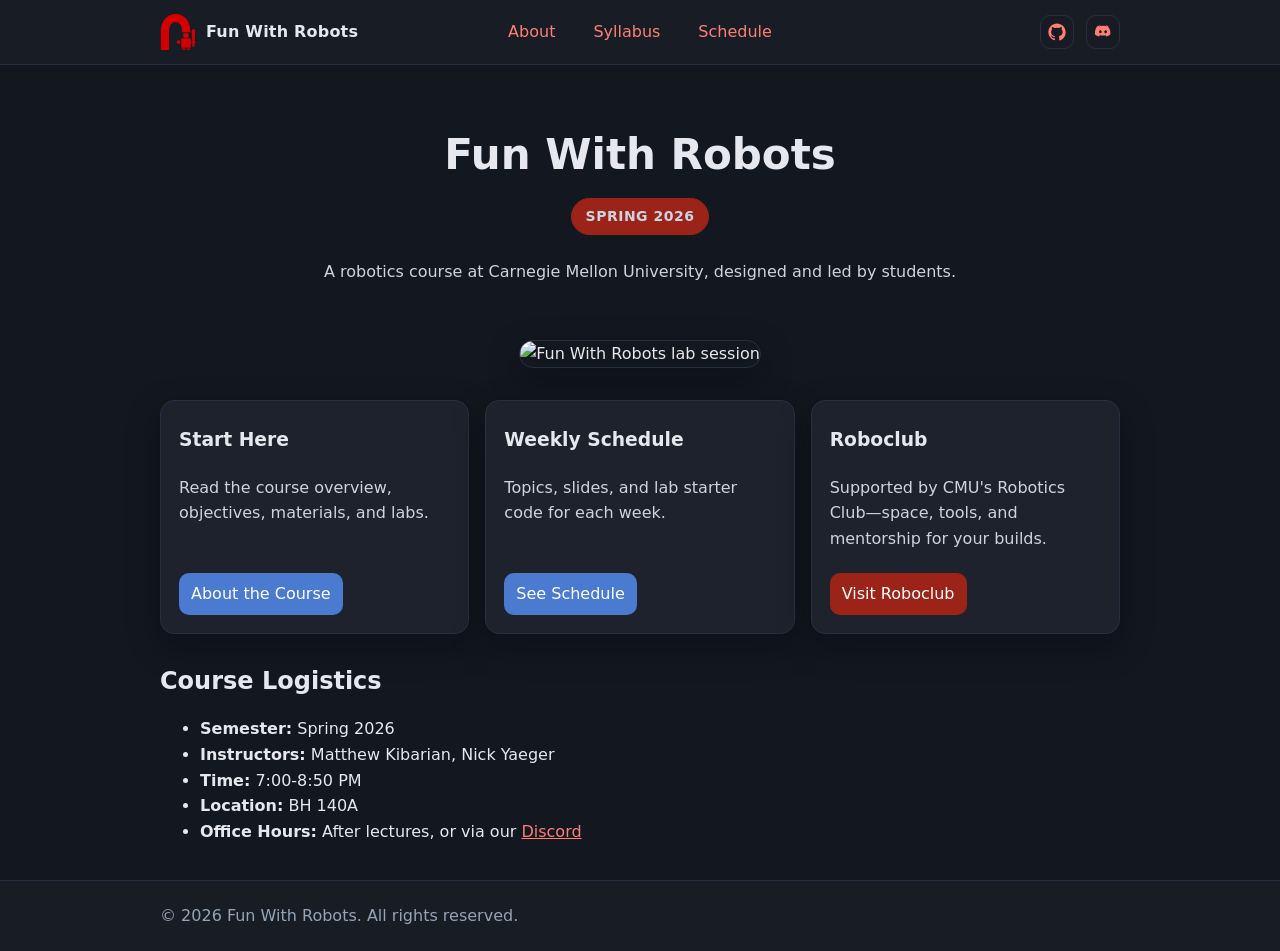
==== index.html @ 020ee717 "updated for S26" ====
<!doctype html>
<html lang="en" data-theme="dark">
<head>
  <meta charset="utf-8" />
  <meta name="viewport" content="width=device-width, initial-scale=1" />
  <title>Fun With Robots</title>
  <link rel="icon" href="assets/logo.svg" type="image/svg+xml" />
  <link rel="stylesheet" href="style.css" />
  <meta name="description" content="Student-taught introductory robotics course — Fun With Robots." />
</head>
<body>
  <header class="site-header">
    <nav class="navbar container">
      <a class="brand" href="index.html" aria-label="Fun With Robots Home">
        <img src="assets/logo.svg" alt="Fun With Robots" class="logo-img" />
        <span class="title">Fun With Robots</span>
      </a>
      <button id="menu-button" class="menu-button" aria-label="Toggle menu">Menu</button>
      <div id="nav-links" class="nav-links" role="navigation" aria-label="Primary">
        <a href="about.html">About</a>
        <a href="assets/Fun With Robots Syllabus Spring 2026.pdf" target="_blank" rel="noopener">Syllabus</a>
        <a href="schedule.html">Schedule</a>
        <div class="mobile-icons">
          <a class="icon-link" href="https://github.com/fwr-stuco" target="_blank" rel="noopener" aria-label="GitHub">
            <svg viewBox="0 0 24 24" aria-hidden="true"><path d="M12 .5C5.65.5.5 5.65.5 12c0 5.1 3.3 9.4 7.9 10.9.6.1.8-.3.8-.6v-2c-3.2.7-3.9-1.4-3.9-1.4-.5-1.2-1.2-1.6-1.2-1.6-1-.7.1-.7.1-.7 1.1.1 1.7 1.1 1.7 1.1 1 .1.8 1.8 2.8 1.3.1-.7.4-1.2.7-1.5-2.5-.3-5.2-1.3-5.2-5.7 0-1.3.5-2.3 1.2-3.2-.1-.3-.5-1.5.1-3.1 0 0 1-.3 3.3 1.2a11.5 11.5 0 0 1 6 0c2.3-1.5 3.3-1.2 3.3-1.2.6 1.6.2 2.8.1 3.1.8.9 1.3 2 1.3 3.2 0 4.4-2.7 5.4-5.3 5.7.4.3.8 1 .8 2.1v3.1c0 .3.2.7.8.6A10.9 10.9 0 0 0 23.5 12C23.5 5.65 18.35.5 12 .5Z"/></svg>
          </a>
          <a class="icon-link" href="https://discord.gg/e2RsFzUMMG" target="_blank" rel="noopener" aria-label="Discord">
            <svg viewBox="0 0 24 24" aria-hidden="true"><path d="M20 4.5A17.2 17.2 0 0 0 15.9 3l-.4.8a16 16 0 0 1 2.6 1.1c-3.9-1.8-8.2-1.8-12.2 0 .9-.5 1.8-.9 2.6-1.1L8.1 3A17.3 17.3 0 0 0 4 4.5C1.5 8.2 1 11.8 1.3 15.3a17.8 17.8 0 0 0 5.5 2.8l1.1-1.8c-.6-.2-1.2-.5-1.7-.9l.4.3c3.2 1.5 6.7 1.5 9.9 0l.4-.3c-.5.4-1.1.7-1.7.9l1.1 1.8a17.8 17.8 0 0 0 5.5-2.8c.4-4.2-.7-7.8-3.3-10.8Zm-11.5 9c-1 0-1.8-.9-1.8-2s.8-2 1.8-2c1 0 1.8.9 1.8 2s-.8 2-1.8 2Zm7 0c-1 0-1.8-.9-1.8-2s.8-2 1.8-2c1 0 1.8.9 1.8 2s-.8 2-1.8 2Z"/></svg>
          </a>
        </div>
      </div>
      <div class="nav-icons" aria-label="External links">
        <a class="icon-link" href="https://github.com/fwr-stuco" target="_blank" rel="noopener" aria-label="GitHub">
          <svg viewBox="0 0 24 24" aria-hidden="true"><path d="M12 .5C5.65.5.5 5.65.5 12c0 5.1 3.3 9.4 7.9 10.9.6.1.8-.3.8-.6v-2c-3.2.7-3.9-1.4-3.9-1.4-.5-1.2-1.2-1.6-1.2-1.6-1-.7.1-.7.1-.7 1.1.1 1.7 1.1 1.7 1.1 1 .1.8 1.8 2.8 1.3.1-.7.4-1.2.7-1.5-2.5-.3-5.2-1.3-5.2-5.7 0-1.3.5-2.3 1.2-3.2-.1-.3-.5-1.5.1-3.1 0 0 1-.3 3.3 1.2a11.5 11.5 0 0 1 6 0c2.3-1.5 3.3-1.2 3.3-1.2.6 1.6.2 2.8.1 3.1.8.9 1.3 2 1.3 3.2 0 4.4-2.7 5.4-5.3 5.7.4.3.8 1 .8 2.1v3.1c0 .3.2.7.8.6A10.9 10.9 0 0 0 23.5 12C23.5 5.65 18.35.5 12 .5Z"/></svg>
        </a>
        <a class="icon-link" href="https://discord.gg/e2RsFzUMMG" target="_blank" rel="noopener" aria-label="Discord">
          <svg viewBox="0 0 24 24" aria-hidden="true"><path d="M20 4.5A17.2 17.2 0 0 0 15.9 3l-.4.8a16 16 0 0 1 2.6 1.1c-3.9-1.8-8.2-1.8-12.2 0 .9-.5 1.8-.9 2.6-1.1L8.1 3A17.3 17.3 0 0 0 4 4.5C1.5 8.2 1 11.8 1.3 15.3a17.8 17.8 0 0 0 5.5 2.8l1.1-1.8c-.6-.2-1.2-.5-1.7-.9l.4.3c3.2 1.5 6.7 1.5 9.9 0l.4-.3c-.5.4-1.1.7-1.7.9l1.1 1.8a17.8 17.8 0 0 0 5.5-2.8c.4-4.2-.7-7.8-3.3-10.8Zm-11.5 9c-1 0-1.8-.9-1.8-2s.8-2 1.8-2c1 0 1.8.9 1.8 2s-.8 2-1.8 2Zm7 0c-1 0-1.8-.9-1.8-2s.8-2 1.8-2c1 0 1.8.9 1.8 2s-.8 2-1.8 2Z"/></svg>
        </a>
      </div>
    </nav>
  </header>

  <main class="container">
    <section class="hero">
      <h1>Fun With Robots</h1>
      <p class="semester-tag">Spring 2026</p>
      <p>A robotics course at Carnegie Mellon University, designed and led by students.</p>
    </section>

    <section class="showcase">
      <img src="assets/collage.jpg" alt="Fun With Robots lab session" class="showcase-img" />
    </section>

    <section class="cards">
      <article class="card">
        <h3>Start Here</h3>
        <p>Read the course overview, objectives, materials, and labs.</p>
        <a class="button" href="about.html">About the Course</a>
      </article>
      <article class="card">
        <h3>Weekly Schedule</h3>
        <p>Topics, slides, and lab starter code for each week.</p>
        <a class="button" href="schedule.html">See Schedule</a>
      </article>
      <article class="card">
        <h3>Roboclub</h3>
        <p>Supported by CMU's Robotics Club—space, tools, and mentorship for your builds.</p>
        <a class="button secondary" href="https://roboclub.org" target="_blank" rel="noopener">Visit Roboclub</a>
      </article>
    </section>

    <section class="section">
      <h2>Course Logistics</h2>
      <ul>
        <li><strong>Semester:</strong> Spring 2026</li>
        <li><strong>Instructors:</strong> Matthew Kibarian, Nick Yaeger</li>
        <li><strong>Time:</strong> 7:00-8:50 PM</li>
        <li><strong>Location:</strong> BH 140A</li>
        <li><strong>Office Hours:</strong> After lectures, or via our <a href="https://discord.gg/e2RsFzUMMG" target="_blank" rel="noopener">Discord</a></li>
      </ul>
    </section>
  </main>

  <footer>
    <div class="container">© 2026 Fun With Robots. All rights reserved.</div>
  </footer>
  <script src="script.js"></script>
</body>
</html>
---- style.css ----
/* Fun With Robots — Site Styles */
:root {
  --bg-0: #13171F;
  --bg-1: #181C25;
  --text-0: #e6e8ee;
  --text-1: #cbd5e1;
  --primary: #9B2318;
  --accent-blue: #4A7BD1;
  --link: #ff7f73;
  --muted: #93a4b8;
  --border: #273043;
  --card-bg: #1d222c;
  --shadow: 0 12px 32px rgba(3, 7, 18, 0.35);
}

* { box-sizing: border-box; }
html, body { height: 100%; }
body {
  margin: 0;
  background: var(--bg-0);
  color: var(--text-0);
  font-family: system-ui, -apple-system, Segoe UI, Roboto, Ubuntu, Cantarell, Noto Sans, "Helvetica Neue", Arial, "Apple Color Emoji", "Segoe UI Emoji";
  line-height: 1.6;
}

.container { width: 100%; max-width: 1000px; margin: 0 auto; padding: 0 20px; }

/* Navbar */
.site-header { position: sticky; top: 0; backdrop-filter: saturate(180%) blur(8px); z-index: 50; }
.site-header { background: var(--bg-1); border-bottom: 1px solid var(--border); }
.navbar {
  display: flex; align-items: center; justify-content: space-between;
  padding: 14px 20px;
  background: var(--bg-1);
  position: relative;
}
.brand {
  display: flex; align-items: center; gap: 10px; text-decoration: none; color: var(--text-0);
  transition: color 0.2s ease;
}
.brand .logo-img { width: 36px; height: 36px; display: block; transition: transform 0.2s ease; }
.brand .title { font-weight: 700; letter-spacing: 0.2px; }
.brand:hover, .brand:focus-visible { color: var(--link); }
.brand:hover .logo-img, .brand:focus-visible .logo-img { transform: scale(1.05) rotate(-2deg); }
.brand:focus-visible { outline: 2px solid var(--link); outline-offset: 4px; border-radius: 10px; }

.nav-links { display: flex; gap: 14px; align-items: center; justify-content: center; }
.nav-links a {
  text-decoration: none; color: var(--link); padding: 8px 12px; border-radius: 8px; transition: background 0.2s ease, color 0.2s ease, text-decoration-color 0.2s ease;
}
.nav-links a:hover {
  background: color-mix(in oklab, var(--bg-1) 80%, transparent);
  color: #ff9a8a;
  text-decoration: underline;
  text-decoration-color: currentColor;
}

.nav-icons { display: flex; gap: 12px; align-items: center; }
.mobile-icons { display: none; }
.icon-link { width: 34px; height: 34px; border-radius: 10px; display: inline-flex; align-items: center; justify-content: center; background: color-mix(in oklab, var(--bg-1) 85%, transparent); border: 1px solid var(--border); color: var(--link); transition: background 0.2s ease, border-color 0.2s ease; }
.icon-link:hover { background: color-mix(in oklab, var(--bg-1) 70%, transparent); border-color: color-mix(in oklab, var(--border) 60%, var(--link)); }
.icon-link svg { width: 18px; height: 18px; fill: currentColor; }

/* Hero */
.hero {
  padding: 56px 0 24px; text-align: center;
}
.semester-tag { display: inline-block; padding: 6px 14px; background: var(--primary); color: #ffffff; border: 1px solid var(--primary); border-radius: 20px; font-size: 14px; font-weight: 600; letter-spacing: 0.5px; margin-top: 12px; margin-bottom: 24px !important; text-transform: uppercase; }
.hero h1 { font-size: clamp(28px, 4vw, 42px); margin: 0 0 10px; }
.hero p { margin: 0 auto; max-width: 800px; color: var(--text-1); }

@media (min-width: 721px) {
  .nav-links { position: absolute; left: 50%; transform: translateX(-50%); }
  .nav-icons { margin-left: auto; }
}

/* Showcase */
.showcase { margin: 32px 0; text-align: center; }
.showcase-img { width: 100%; max-width: 1000px; height: auto; border-radius: 16px; border: 1px solid var(--border); box-shadow: var(--shadow); }

@media (max-width: 600px) {
  .showcase-img { border-radius: 10px; }
}

/* Cards */
.cards { display: grid; grid-template-columns: repeat(auto-fit, minmax(260px, 1fr)); gap: 16px; margin: 28px 0; align-items: stretch; grid-auto-rows: 1fr; }
.card {
  background: var(--card-bg); border: 1px solid var(--border); border-radius: 14px; padding: 18px; box-shadow: var(--shadow);
  display: flex; flex-direction: column; gap: 10px; height: 100%;
}
.card h3 { margin: 6px 0 10px; }
.card p { margin: 0 0 12px; color: var(--text-1); }
.card a.button {
  display: inline-block; text-decoration: none; background: var(--accent-blue); color: #fff; padding: 8px 12px; border-radius: 10px; transition: transform 0.1s ease, box-shadow 0.2s ease;
  margin-top: auto;
  align-self: flex-start;
}
.card a.button:hover { box-shadow: 0 0 16px rgba(74, 123, 209, 0.5); }
.card a.button.secondary { background: var(--primary); }
.card a.button.secondary:hover { box-shadow: 0 0 16px rgba(155, 35, 24, 0.5); }

/* Sections */
.section { margin: 28px 0; }
.section h2 { margin: 0 0 8px; }
.section .muted { color: var(--muted); }

/* Table (Schedule) */
.table-wrapper {
  width: 100%;
  overflow-x: auto;
  border: 1px solid var(--border);
  border-radius: 12px;
  background: var(--card-bg);
  padding: 6px;
  box-shadow: var(--shadow);
}
.table { width: 100%; border-collapse: collapse; }
.table th, .table td { padding: 10px 12px; border-bottom: 1px solid var(--border); text-align: left; }
.table th { color: var(--muted); font-weight: 600; }
.table a { color: var(--link); text-decoration: none; }
.table a:hover { text-decoration: underline; }

@media (max-width: 720px) {
  .table { min-width: 620px; font-size: 14px; }
  .table th, .table td { padding: 8px 10px; white-space: nowrap; }
}

/* Collapsible sections */
.collapsible-section { margin: 28px 0; }
.section-title { cursor: pointer; margin: 0 0 8px; font-weight: 700; color: var(--text-0); user-select: none; }
.section-title:hover { color: var(--link); }
.collapsible-section[open] .section-title { margin-bottom: 12px; }
.section-content ul { margin: 0; }
.section-content li { margin: 0 0 8px; }
.section-content strong { color: var(--accent-blue); font-weight: 600; }

/* Footer */
footer { border-top: 1px solid var(--border); padding: 22px 0; margin-top: 36px; color: var(--muted); background: var(--bg-1); }

/* Global links */
a { color: var(--link); }

/* Responsive nav */
.menu-button { display: none; }
@media (max-width: 720px) {
  .menu-button { display: inline-flex; padding: 8px 10px; border: 1px solid var(--border); border-radius: 10px; background: var(--bg-1); color: var(--text-0); cursor: pointer; }
  .nav-links { display: none; }
  .nav-links { display: none; }
  .nav-links.open { display: flex; flex-direction: column; position: absolute; top: 60px; left: 0; right: 0; padding: 10px 20px; background: var(--bg-1); border-bottom: 1px solid var(--border); }
  .nav-links .mobile-icons { display: flex; gap: 12px; padding-top: 8px; margin-top: 8px; border-top: 1px solid var(--border); }
  .mobile-icons .icon-link { width: 42px; height: 42px; }
  .mobile-icons .icon-link svg { width: 22px; height: 22px; }
  .nav-icons { display: none; }
}
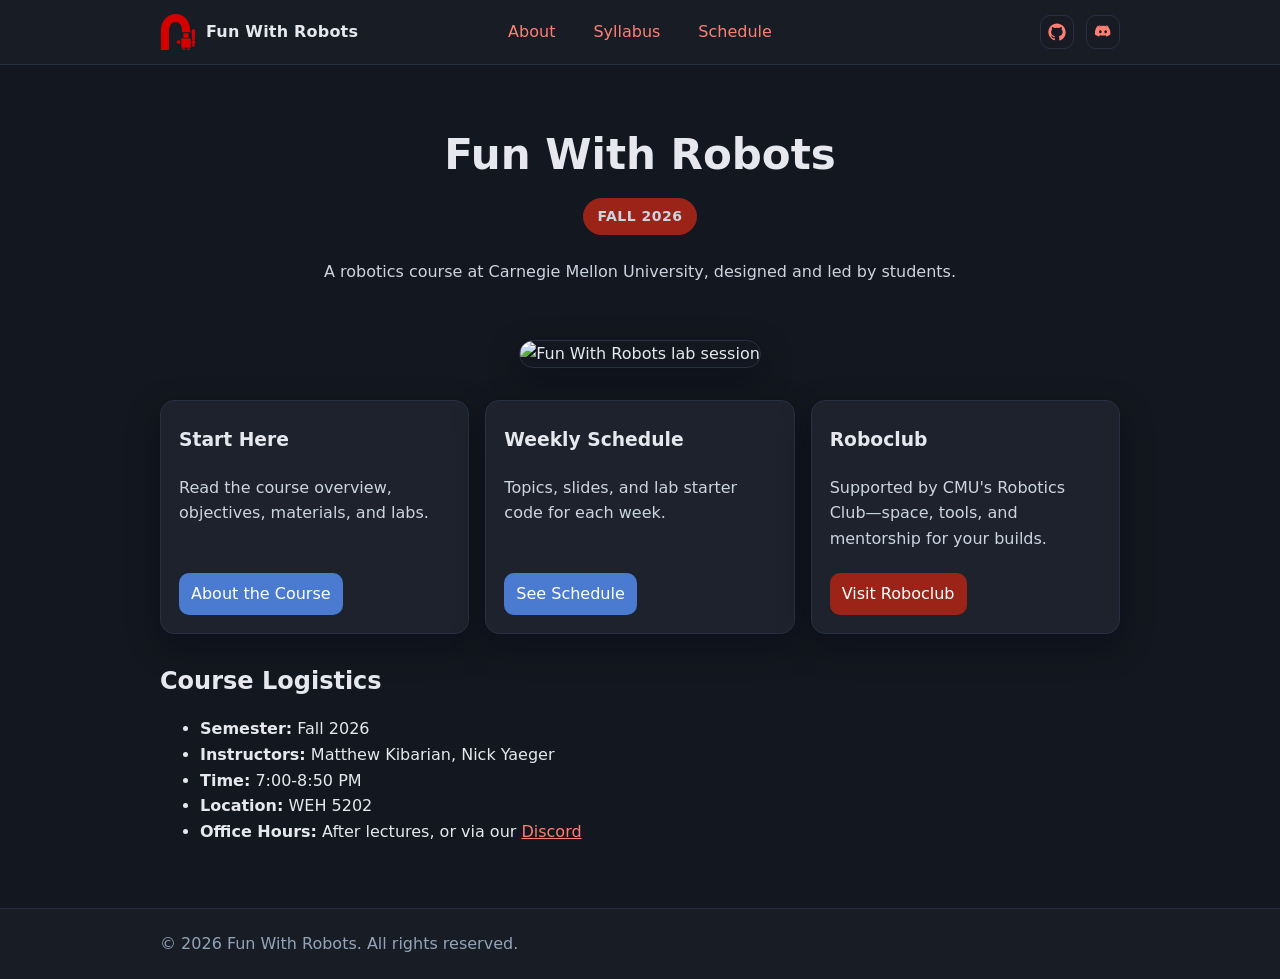
==== commit 69a1b449: "updated for F26" ====
--- a/index.html
+++ b/index.html
@@ -5,8 +5,19 @@
   <meta name="viewport" content="width=device-width, initial-scale=1" />
   <title>Fun With Robots</title>
   <link rel="icon" href="assets/logo.svg" type="image/svg+xml" />
+  <link rel="canonical" href="https://www.funwithrobots.org/" />
   <link rel="stylesheet" href="style.css" />
   <meta name="description" content="Student-taught introductory robotics course — Fun With Robots." />
+  <meta property="og:type" content="website" />
+  <meta property="og:title" content="Fun With Robots" />
+  <meta property="og:description" content="Student-taught introductory robotics course — Fun With Robots." />
+  <meta property="og:url" content="https://www.funwithrobots.org/" />
+  <meta property="og:image" content="https://www.funwithrobots.org/assets/collage.jpg" />
+  <meta property="og:image:alt" content="Fun With Robots lab session" />
+  <meta name="twitter:card" content="summary_large_image" />
+  <meta name="twitter:title" content="Fun With Robots" />
+  <meta name="twitter:description" content="Student-taught introductory robotics course — Fun With Robots." />
+  <meta name="twitter:image" content="https://www.funwithrobots.org/assets/collage.jpg" />
 </head>
 <body>
   <header class="site-header">
@@ -18,7 +29,7 @@
       <button id="menu-button" class="menu-button" aria-label="Toggle menu">Menu</button>
       <div id="nav-links" class="nav-links" role="navigation" aria-label="Primary">
         <a href="about.html">About</a>
-        <a href="assets/Fun With Robots Syllabus Spring 2026.pdf" target="_blank" rel="noopener">Syllabus</a>
+        <a href="assets/f26/Fun With Robots Syllabus Fall 2026.pdf" target="_blank" rel="noopener">Syllabus</a>
         <a href="schedule.html">Schedule</a>
         <div class="mobile-icons">
           <a class="icon-link" href="https://github.com/fwr-stuco" target="_blank" rel="noopener" aria-label="GitHub">
@@ -43,7 +54,7 @@
   <main class="container">
     <section class="hero">
       <h1>Fun With Robots</h1>
-      <p class="semester-tag">Spring 2026</p>
+      <p class="semester-tag">Fall 2026</p>
       <p>A robotics course at Carnegie Mellon University, designed and led by students.</p>
     </section>
 
@@ -72,10 +83,10 @@
     <section class="section">
       <h2>Course Logistics</h2>
       <ul>
-        <li><strong>Semester:</strong> Spring 2026</li>
+        <li><strong>Semester:</strong> Fall 2026</li>
         <li><strong>Instructors:</strong> Matthew Kibarian, Nick Yaeger</li>
         <li><strong>Time:</strong> 7:00-8:50 PM</li>
-        <li><strong>Location:</strong> BH 140A</li>
+        <li><strong>Location:</strong> WEH 5202</li>
         <li><strong>Office Hours:</strong> After lectures, or via our <a href="https://discord.gg/e2RsFzUMMG" target="_blank" rel="noopener">Discord</a></li>
       </ul>
     </section>
--- a/style.css
+++ b/style.css
@@ -14,13 +14,15 @@
 }
 
 * { box-sizing: border-box; }
-html, body { height: 100%; }
+html, body { min-height: 100%; }
 body {
   margin: 0;
   background: var(--bg-0);
   color: var(--text-0);
   font-family: system-ui, -apple-system, Segoe UI, Roboto, Ubuntu, Cantarell, Noto Sans, "Helvetica Neue", Arial, "Apple Color Emoji", "Segoe UI Emoji";
   line-height: 1.6;
+  display: flex;
+  flex-direction: column;
 }
 
 .container { width: 100%; max-width: 1000px; margin: 0 auto; padding: 0 20px; }
@@ -100,6 +102,7 @@
 .card a.button.secondary:hover { box-shadow: 0 0 16px rgba(155, 35, 24, 0.5); }
 
 /* Sections */
+main { flex: 1; }
 .section { margin: 28px 0; }
 .section h2 { margin: 0 0 8px; }
 .section .muted { color: var(--muted); }
@@ -115,14 +118,16 @@
   box-shadow: var(--shadow);
 }
 .table { width: 100%; border-collapse: collapse; }
-.table th, .table td { padding: 10px 12px; border-bottom: 1px solid var(--border); text-align: left; }
+.table th, .table td { padding: 18px 16px; border-bottom: 1px solid var(--border); text-align: left; vertical-align: middle; }
 .table th { color: var(--muted); font-weight: 600; }
+.table tbody tr { min-height: 80px; }
 .table a { color: var(--link); text-decoration: none; }
 .table a:hover { text-decoration: underline; }
 
 @media (max-width: 720px) {
   .table { min-width: 620px; font-size: 14px; }
-  .table th, .table td { padding: 8px 10px; white-space: nowrap; }
+  .table th, .table td { padding: 14px 12px; }
+  .table tbody tr { min-height: 90px; }
 }
 
 /* Collapsible sections */
